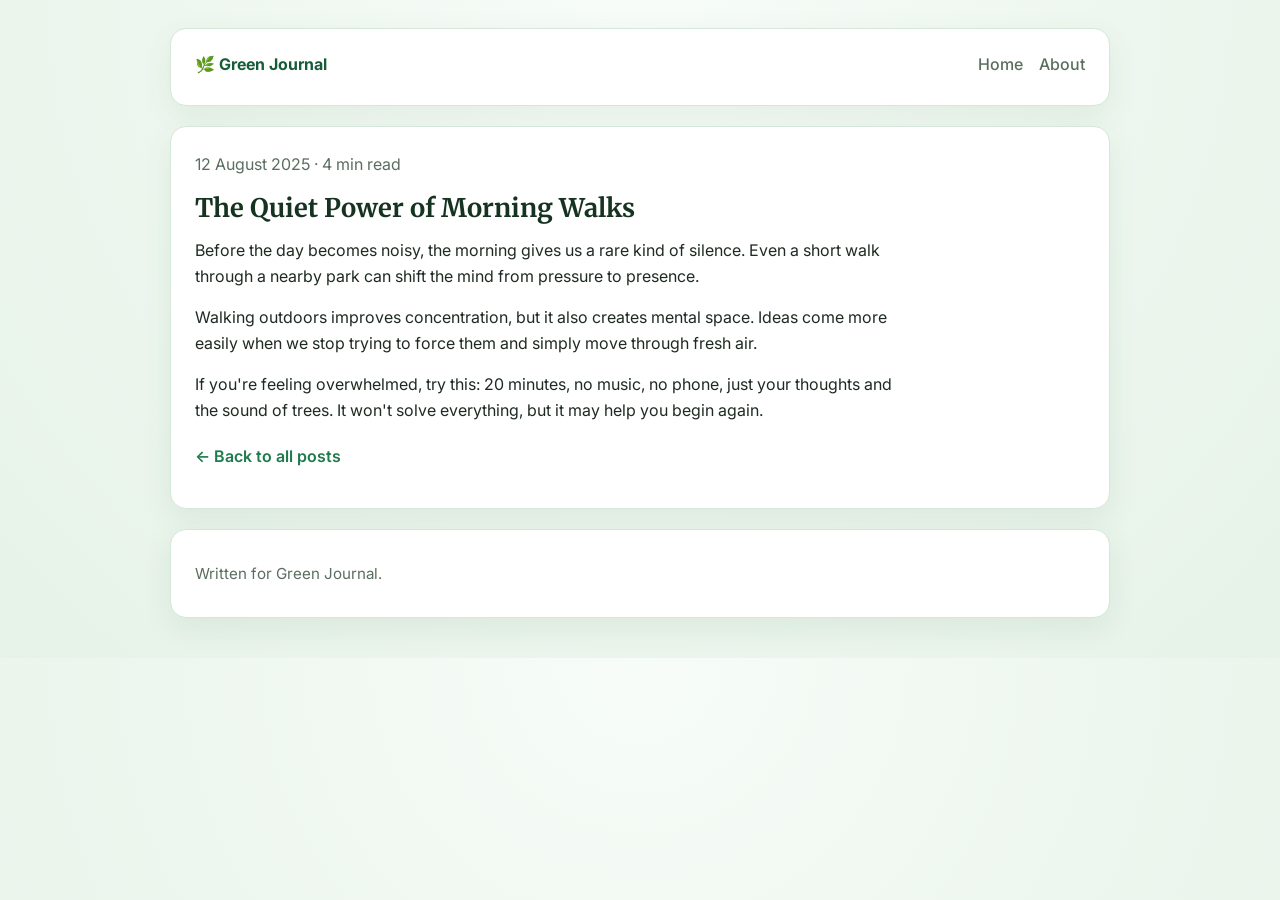
==== post1.html @ 868e5e8b "Initial commit" ====
<!DOCTYPE html>
<html lang="en">
<head>
    <meta charset="UTF-8">
    <meta name="viewport" content="width=device-width, initial-scale=1.0">
    <title>The Quiet Power of Morning Walks · Green Journal</title>
    <link rel="stylesheet" href="style.css">
</head>
<body>
    <div class="page-wrap">
        <header class="site-header">
            <nav class="site-nav">
                <a class="brand" href="index.html">🌿 Green Journal</a>
                <div class="nav-links">
                    <a href="index.html">Home</a>
                    <a href="about.html">About</a>
                </div>
            </nav>
        </header>

        <main>
            <article class="single-post">
                <p class="post-meta">12 August 2025 · 4 min read</p>
                <h1>The Quiet Power of Morning Walks</h1>
                <p>Before the day becomes noisy, the morning gives us a rare kind of silence. Even a short walk through a nearby park can shift the mind from pressure to presence.</p>
                <p>Walking outdoors improves concentration, but it also creates mental space. Ideas come more easily when we stop trying to force them and simply move through fresh air.</p>
                <p>If you're feeling overwhelmed, try this: 20 minutes, no music, no phone, just your thoughts and the sound of trees. It won't solve everything, but it may help you begin again.</p>
                <p><a class="read-more" href="index.html">← Back to all posts</a></p>
            </article>
        </main>

        <footer class="site-footer">
            <p>Written for Green Journal.</p>
        </footer>
    </div>
</body>
</html>
---- style.css ----
@import url('https://fonts.googleapis.com/css2?family=Inter:wght@400;500;600;700&family=Merriweather:wght@400;700&display=swap');

:root {
    --bg: #eef7ef;
    --surface: #ffffff;
    --surface-soft: #f6fbf7;
    --text: #1f2b22;
    --text-muted: #5a6e60;
    --primary: #1f7a4d;
    --primary-dark: #165c39;
    --border: #d4e7d9;
    --shadow: 0 10px 30px rgba(22, 92, 57, 0.08);
}

* {
    box-sizing: border-box;
}

body {
    margin: 0;
    font-family: 'Inter', system-ui, -apple-system, sans-serif;
    color: var(--text);
    background: radial-gradient(circle at top, #f7fcf8 0%, var(--bg) 50%, #e6f2e8 100%);
    line-height: 1.65;
}

.page-wrap {
    max-width: 980px;
    margin: 0 auto;
    padding: 28px 20px 40px;
}

.site-header,
main,
.site-footer {
    background: var(--surface);
    border: 1px solid var(--border);
    border-radius: 16px;
    box-shadow: var(--shadow);
}

.site-header {
    padding: 22px 24px 28px;
    margin-bottom: 20px;
}

.site-nav {
    display: flex;
    justify-content: space-between;
    align-items: center;
    gap: 16px;
}

.brand {
    font-weight: 700;
    color: var(--primary-dark);
    text-decoration: none;
}

.nav-links {
    display: flex;
    gap: 16px;
}

.nav-links a {
    text-decoration: none;
    color: var(--text-muted);
    font-weight: 500;
}

.nav-links a[aria-current="page"] {
    color: var(--primary-dark);
}

.hero {
    margin-top: 24px;
}

.hero-small {
    margin-top: 16px;
}

.eyebrow {
    color: var(--primary);
    font-weight: 600;
    letter-spacing: 0.02em;
    margin: 0 0 10px;
}

h1,
h2,
h3 {
    font-family: 'Merriweather', Georgia, serif;
    margin: 0 0 12px;
    color: #163321;
}

h1 {
    font-size: clamp(1.5rem, 2vw, 2.2rem);
    line-height: 1.3;
}

.hero-copy,
.posts-header p,
.post-meta {
    color: var(--text-muted);
}

main {
    padding: 24px;
    margin-bottom: 20px;
}

.posts-header {
    margin-bottom: 16px;
}

.post-grid {
    display: grid;
    grid-template-columns: repeat(auto-fit, minmax(220px, 1fr));
    gap: 16px;
}

.featured-post {
    margin-bottom: 8px;
}

.post-card {
    border: 1px solid var(--border);
    border-radius: 14px;
    background: var(--surface-soft);
    padding: 16px;
}

.featured-card {
    border-color: #a9d4b7;
    background: linear-gradient(130deg, #f7fcf8 0%, #edf8ef 100%);
    box-shadow: 0 8px 20px rgba(22, 92, 57, 0.07);
}

.post-card h3 {
    font-size: 1.1rem;
}

.post-card a {
    text-decoration: none;
    color: var(--primary-dark);
}

.read-more {
    display: inline-block;
    margin-top: 6px;
    color: var(--primary);
    font-weight: 600;
    text-decoration: none;
}

.single-post {
    max-width: 70ch;
}

.single-post p {
    margin: 0 0 14px;
}

.site-footer {
    padding: 16px 24px;
    color: var(--text-muted);
    font-size: 0.95rem;
}

.top-gap {
    margin-top: 28px;
}

.compact {
    margin-bottom: 10px;
}

@media (max-width: 600px) {
    .site-nav {
        flex-direction: column;
        align-items: flex-start;
    }
}
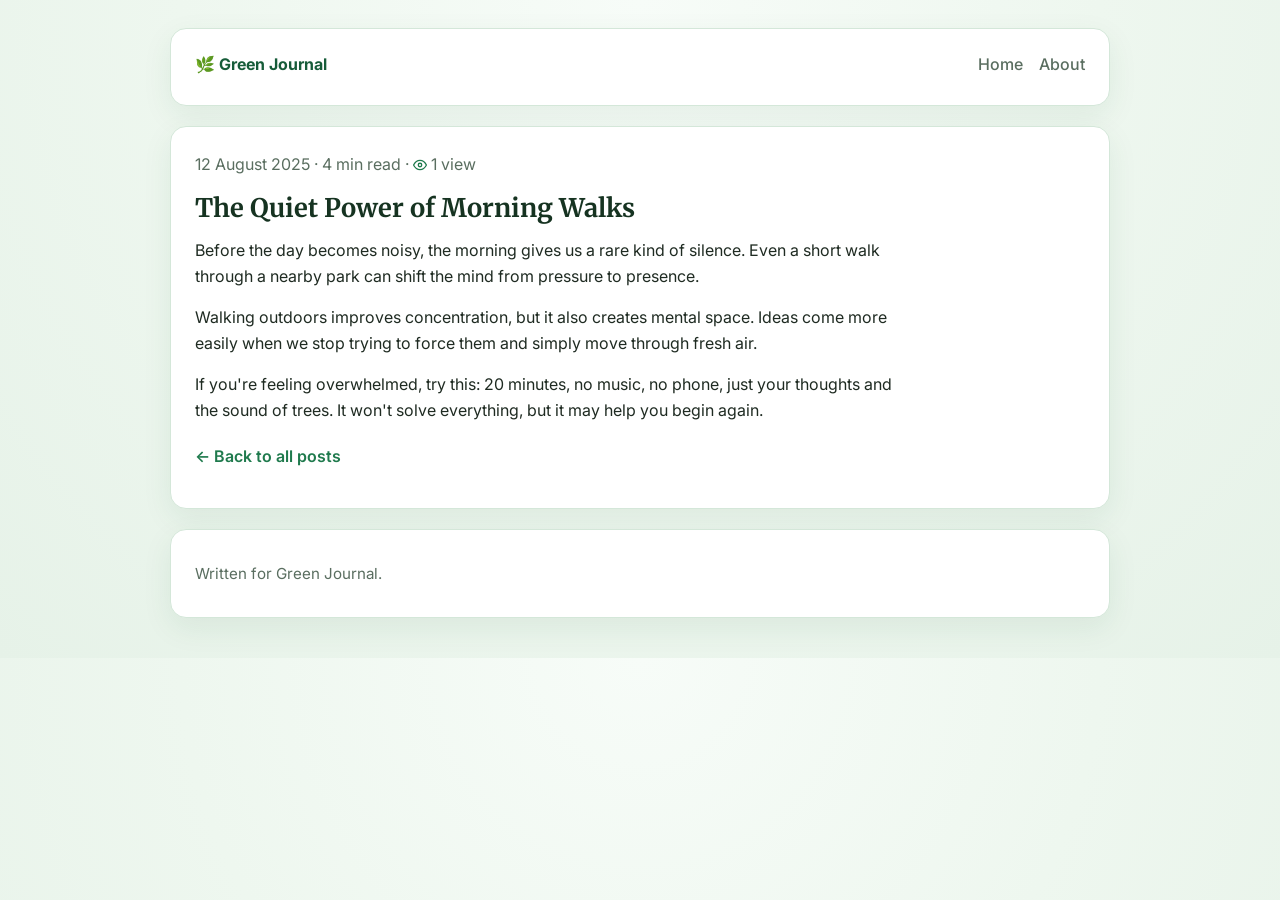
==== commit 2bdbd092: "Add real views count feature using Supabase and localStorage fallback" ====
--- a/post1.html
+++ b/post1.html
@@ -5,6 +5,7 @@
     <meta name="viewport" content="width=device-width, initial-scale=1.0">
     <title>The Quiet Power of Morning Walks · Green Journal</title>
     <link rel="stylesheet" href="style.css">
+    <script src="script.js" defer></script>
 </head>
 <body>
     <div class="page-wrap">
@@ -19,7 +20,7 @@
         </header>
 
         <main>
-            <article class="single-post">
+            <article class="single-post" data-post-id="post1">
                 <p class="post-meta">12 August 2025 · 4 min read</p>
                 <h1>The Quiet Power of Morning Walks</h1>
                 <p>Before the day becomes noisy, the morning gives us a rare kind of silence. Even a short walk through a nearby park can shift the mind from pressure to presence.</p>
--- a/style.css
+++ b/style.css
@@ -183,3 +183,57 @@
         align-items: flex-start;
     }
 }
+
+/* Real Views Badge Styling */
+.views-count-wrap {
+    display: inline-flex;
+    align-items: center;
+    gap: 4px;
+    opacity: 0;
+    transform: translateY(2px);
+    transition: opacity 0.5s cubic-bezier(0.16, 1, 0.3, 1), transform 0.5s cubic-bezier(0.16, 1, 0.3, 1);
+}
+
+.views-count-wrap.loaded {
+    opacity: 1;
+    transform: translateY(0);
+}
+
+.views-icon {
+    display: inline-flex;
+    align-items: center;
+    justify-content: center;
+    color: var(--primary);
+    vertical-align: middle;
+}
+
+.views-icon svg {
+    width: 14px;
+    height: 14px;
+    stroke: currentColor;
+    stroke-width: 2.2;
+    fill: none;
+}
+
+.views-count {
+    display: inline-block;
+    transition: transform 0.3s ease, color 0.3s ease;
+}
+
+.views-count-wrap.incremented .views-count {
+    animation: views-pulse 0.8s cubic-bezier(0.34, 1.56, 0.64, 1);
+}
+
+@keyframes views-pulse {
+    0% {
+        transform: scale(1);
+    }
+    40% {
+        transform: scale(1.25);
+        color: var(--primary-dark);
+    }
+    100% {
+        transform: scale(1);
+    }
+}
+
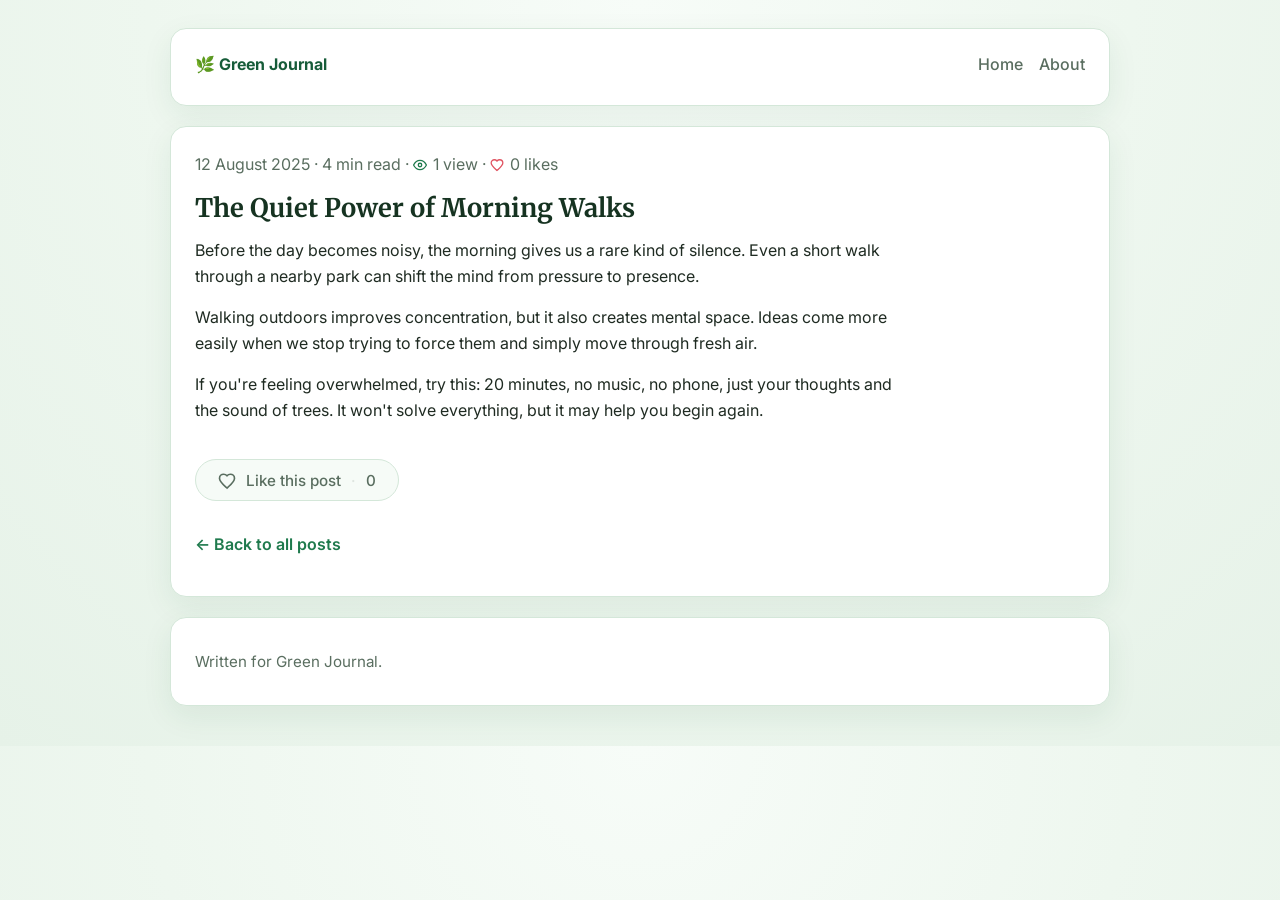
==== commit b1050794: "Add real-time likes count feature with toggle animation and Supabase integration" ====
--- a/post1.html
+++ b/post1.html
@@ -26,6 +26,7 @@
                 <p>Before the day becomes noisy, the morning gives us a rare kind of silence. Even a short walk through a nearby park can shift the mind from pressure to presence.</p>
                 <p>Walking outdoors improves concentration, but it also creates mental space. Ideas come more easily when we stop trying to force them and simply move through fresh air.</p>
                 <p>If you're feeling overwhelmed, try this: 20 minutes, no music, no phone, just your thoughts and the sound of trees. It won't solve everything, but it may help you begin again.</p>
+                <div class="like-button-container"></div>
                 <p><a class="read-more" href="index.html">← Back to all posts</a></p>
             </article>
         </main>
--- a/style.css
+++ b/style.css
@@ -237,3 +237,120 @@
     }
 }
 
+/* Real Likes Badge Styling */
+.likes-count-wrap {
+    display: inline-flex;
+    align-items: center;
+    gap: 4px;
+    opacity: 0;
+    transform: translateY(2px);
+    transition: opacity 0.5s cubic-bezier(0.16, 1, 0.3, 1), transform 0.5s cubic-bezier(0.16, 1, 0.3, 1);
+}
+
+.likes-count-wrap.loaded {
+    opacity: 1;
+    transform: translateY(0);
+}
+
+.likes-icon {
+    display: inline-flex;
+    align-items: center;
+    justify-content: center;
+    color: #e05260;
+    vertical-align: middle;
+}
+
+.likes-icon svg {
+    width: 14px;
+    height: 14px;
+    stroke: currentColor;
+    stroke-width: 2.2;
+    fill: none;
+    transition: fill 0.3s ease, transform 0.3s ease;
+}
+
+.likes-count-wrap.liked .likes-icon svg {
+    fill: #e05260;
+}
+
+.likes-count {
+    display: inline-block;
+    transition: transform 0.3s ease, color 0.3s ease;
+}
+
+/* Interactive Like Button at Bottom of Post */
+.like-button-container {
+    margin: 36px 0 24px;
+    display: flex;
+    justify-content: flex-start;
+}
+
+.like-btn {
+    display: inline-flex;
+    align-items: center;
+    gap: 10px;
+    padding: 10px 22px;
+    background: var(--surface-soft);
+    border: 1px solid var(--border);
+    border-radius: 100px;
+    color: var(--text-muted);
+    font-family: 'Inter', system-ui, sans-serif;
+    font-size: 0.95rem;
+    font-weight: 500;
+    cursor: pointer;
+    user-select: none;
+    transition: all 0.3s cubic-bezier(0.16, 1, 0.3, 1);
+}
+
+.like-btn:hover {
+    background: #fff5f6;
+    border-color: #f7bec3;
+    color: #c73c4c;
+    box-shadow: 0 4px 12px rgba(224, 82, 96, 0.06);
+}
+
+.like-btn .btn-heart-icon svg {
+    width: 18px;
+    height: 18px;
+    stroke: currentColor;
+    stroke-width: 2.2;
+    fill: none;
+    transition: fill 0.3s cubic-bezier(0.16, 1, 0.3, 1), transform 0.3s cubic-bezier(0.16, 1, 0.3, 1);
+    display: inline-block;
+    vertical-align: middle;
+}
+
+/* Active Liked State */
+.like-btn.liked {
+    background: #fff0f1;
+    border-color: #f7a8b0;
+    color: #c73c4c;
+    box-shadow: 0 6px 16px rgba(224, 82, 96, 0.12);
+}
+
+.like-btn.liked .btn-heart-icon svg {
+    fill: #e05260;
+    stroke: #e05260;
+}
+
+/* Pop Animation when clicked */
+.like-btn.pop .btn-heart-icon svg {
+    animation: heart-pop 0.45s cubic-bezier(0.175, 0.885, 0.32, 1.275);
+}
+
+@keyframes heart-pop {
+    0% {
+        transform: scale(1);
+    }
+    30% {
+        transform: scale(0.65);
+    }
+    70% {
+        transform: scale(1.35);
+    }
+    100% {
+        transform: scale(1);
+    }
+}
+
+
